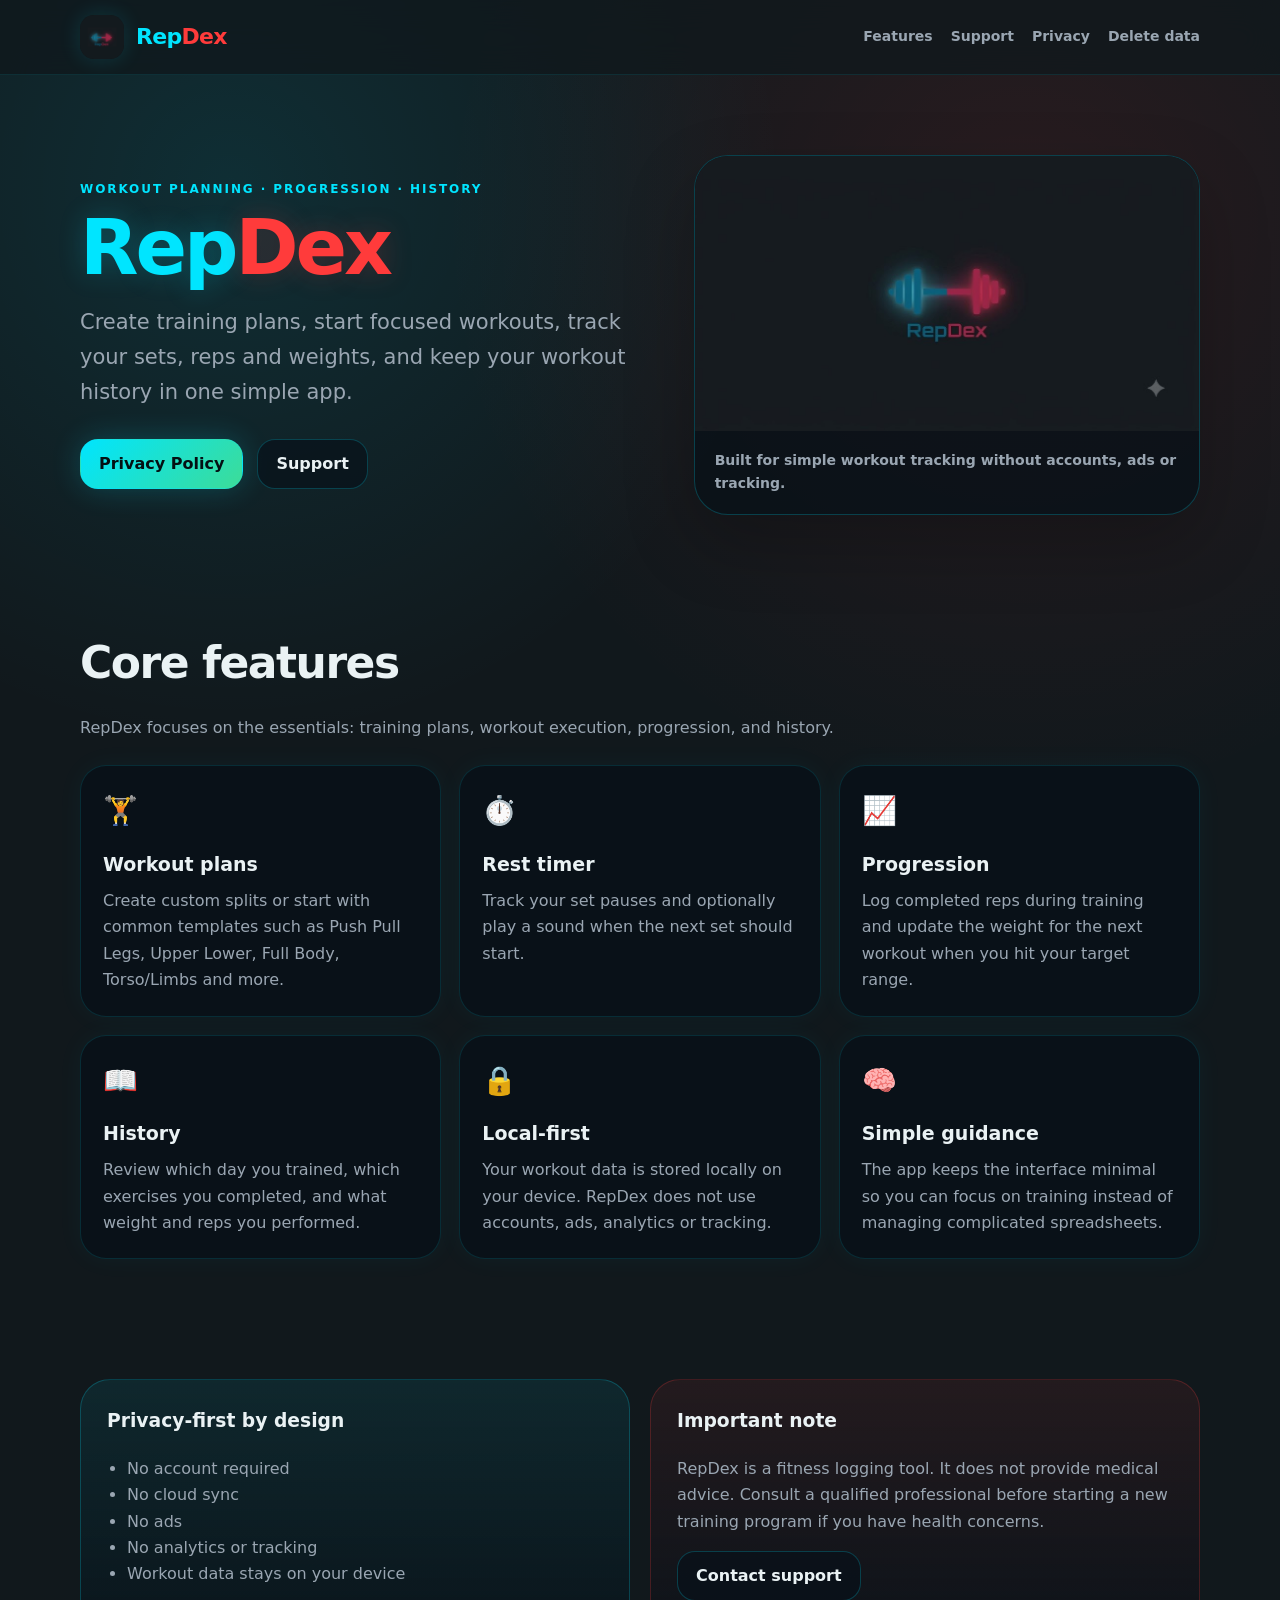
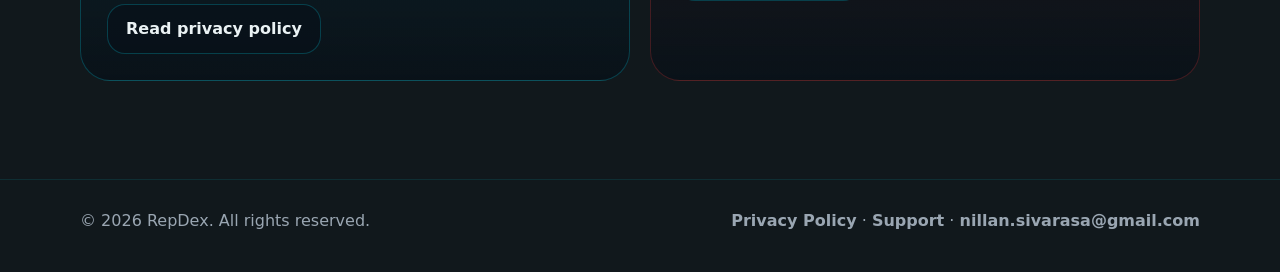
==== docs/index.html @ 3726bc76 "Add RepDex website and privacy policy" ====
<!doctype html>
<html lang="en">
<head>
  <meta charset="utf-8">
  <meta name="viewport" content="width=device-width, initial-scale=1">
  <title>RepDex — Workout planning and progression tracking</title>
  <meta name="description" content="RepDex helps you plan workouts, track sets, reps and weights, manage rest timers, and review your training history.">
  <meta property="og:title" content="RepDex">
  <meta property="og:description" content="A simple workout planner and progression tracker.">
  <meta property="og:image" content="assets/repdex-og.jpg">
  <link rel="icon" href="favicon.png">
  <link rel="stylesheet" href="styles.css">
</head>
<body>
<header class="site-header">
  <div class="container header-inner">
    <a class="brand" href="index.html" aria-label="RepDex home">
      <img src="assets/icon-192.png" alt="RepDex icon">
      <span><span>Rep</span><span>Dex</span></span>
    </a>
    <nav aria-label="Main navigation">
      <a href="index.html#features">Features</a>
      <a href="support.html">Support</a>
      <a href="privacy.html">Privacy</a>
      <a href="data-deletion.html">Delete data</a>
    </nav>
  </div>
</header>
<main>
  <section class="hero">
    <div class="container hero-grid">
      <div>
        <div class="kicker">Workout planning · Progression · History</div>
        <h1><span class="blue">Rep</span><span class="red">Dex</span></h1>
        <p class="lead">Create training plans, start focused workouts, track your sets, reps and weights, and keep your workout history in one simple app.</p>
        <div class="cta-row">
          <a class="btn primary" href="privacy.html">Privacy Policy</a>
          <a class="btn secondary" href="support.html">Support</a>
        </div>
      </div>
      <div class="hero-card">
        <img src="assets/repdex-og.jpg" alt="RepDex logo">
        <div class="hero-card-caption">Built for simple workout tracking without accounts, ads or tracking.</div>
      </div>
    </div>
  </section>

  <section class="section" id="features">
    <div class="container">
      <h2>Core features</h2>
      <p>RepDex focuses on the essentials: training plans, workout execution, progression, and history.</p>
      <div class="cards">
        <div class="card"><div class="icon">🏋️</div><h3>Workout plans</h3><p>Create custom splits or start with common templates such as Push Pull Legs, Upper Lower, Full Body, Torso/Limbs and more.</p></div>
        <div class="card"><div class="icon">⏱️</div><h3>Rest timer</h3><p>Track your set pauses and optionally play a sound when the next set should start.</p></div>
        <div class="card"><div class="icon">📈</div><h3>Progression</h3><p>Log completed reps during training and update the weight for the next workout when you hit your target range.</p></div>
        <div class="card"><div class="icon">📖</div><h3>History</h3><p>Review which day you trained, which exercises you completed, and what weight and reps you performed.</p></div>
        <div class="card"><div class="icon">🔒</div><h3>Local-first</h3><p>Your workout data is stored locally on your device. RepDex does not use accounts, ads, analytics or tracking.</p></div>
        <div class="card"><div class="icon">🧠</div><h3>Simple guidance</h3><p>The app keeps the interface minimal so you can focus on training instead of managing complicated spreadsheets.</p></div>
      </div>
    </div>
  </section>

  <section class="section">
    <div class="container split">
      <div class="panel">
        <h3>Privacy-first by design</h3>
        <ul>
          <li>No account required</li>
          <li>No cloud sync</li>
          <li>No ads</li>
          <li>No analytics or tracking</li>
          <li>Workout data stays on your device</li>
        </ul>
        <a class="btn secondary" href="privacy.html">Read privacy policy</a>
      </div>
      <div class="panel red">
        <h3>Important note</h3>
        <p class="muted">RepDex is a fitness logging tool. It does not provide medical advice. Consult a qualified professional before starting a new training program if you have health concerns.</p>
        <a class="btn secondary" href="support.html">Contact support</a>
      </div>
    </div>
  </section>
</main>
<footer>
  <div class="container footer-inner">
    <div>© 2026 RepDex. All rights reserved.</div>
    <div>
      <a href="privacy.html">Privacy Policy</a> ·
      <a href="support.html">Support</a> ·
      <a href="mailto:nillan.sivarasa@gmail.com">nillan.sivarasa@gmail.com</a>
    </div>
  </div>
</footer>
</body>
</html>
---- docs/styles.css ----
:root {
  --bg: #11181c;
  --panel: #071018;
  --panel-2: #0b151d;
  --text: #eaf2f4;
  --muted: #9aa6b2;
  --cyan: #00e5ff;
  --cyan-soft: #7dd3fc;
  --red: #ff3b3b;
  --border: rgba(0, 229, 255, 0.22);
  --shadow: rgba(0, 229, 255, 0.16);
}

* { box-sizing: border-box; }

html { scroll-behavior: smooth; }

body {
  margin: 0;
  font-family: Inter, ui-sans-serif, system-ui, -apple-system, BlinkMacSystemFont, "Segoe UI", sans-serif;
  background:
    radial-gradient(circle at 18% 10%, rgba(0, 229, 255, 0.11), transparent 28%),
    radial-gradient(circle at 80% 12%, rgba(255, 59, 59, 0.10), transparent 30%),
    var(--bg);
  color: var(--text);
  line-height: 1.65;
}

body.light-page {
  background: #f8fafc;
  color: #111827;
}

body.light-page header.site-header {
  background: rgba(248, 250, 252, 0.88);
  border-bottom: 1px solid #e5e7eb;
}

body.light-page nav a { color: #334155; }
body.light-page nav a:hover { color: #0891b2; }
body.light-page .legal-card { background: #ffffff; border-color: #e5e7eb; box-shadow: 0 12px 32px rgba(15, 23, 42, 0.07); }
body.light-page .muted { color: #64748b; }
body.light-page footer { border-top-color: #e5e7eb; color: #64748b; }

.container { width: min(1120px, calc(100% - 40px)); margin: 0 auto; }
.narrow { width: min(850px, calc(100% - 40px)); margin: 0 auto; }

header.site-header {
  position: sticky;
  top: 0;
  z-index: 10;
  backdrop-filter: blur(16px);
  background: rgba(17, 24, 28, 0.76);
  border-bottom: 1px solid rgba(0, 229, 255, 0.10);
}

.header-inner {
  display: flex;
  align-items: center;
  justify-content: space-between;
  min-height: 74px;
  gap: 24px;
}

.brand {
  display: flex;
  align-items: center;
  gap: 12px;
  text-decoration: none;
  color: var(--text);
  font-weight: 900;
  font-size: 22px;
  letter-spacing: -0.7px;
}

.brand img { width: 44px; height: 44px; border-radius: 14px; box-shadow: 0 0 22px rgba(0,229,255,.14); }
.brand span span:first-child { color: var(--cyan); }
.brand span span:last-child { color: var(--red); }

nav { display: flex; align-items: center; gap: 18px; flex-wrap: wrap; justify-content: flex-end; }
nav a { color: var(--muted); text-decoration: none; font-weight: 750; font-size: 14px; }
nav a:hover { color: var(--cyan); }

.hero { padding: 80px 0 64px; }
.hero-grid { display: grid; grid-template-columns: 1.05fr 0.95fr; gap: 54px; align-items: center; }
.kicker { color: var(--cyan); font-weight: 900; letter-spacing: 0.16em; text-transform: uppercase; font-size: 12px; }
h1 { margin: 12px 0 18px; font-size: clamp(42px, 7vw, 76px); line-height: 0.95; letter-spacing: -3px; }
h1 .blue { color: var(--cyan); text-shadow: 0 0 28px rgba(0,229,255,.22); }
h1 .red { color: var(--red); text-shadow: 0 0 28px rgba(255,59,59,.22); }
.lead { color: var(--muted); font-size: clamp(17px, 2vw, 21px); max-width: 680px; }

.cta-row { display: flex; flex-wrap: wrap; gap: 14px; margin-top: 30px; }
.btn { display: inline-flex; align-items: center; justify-content: center; gap: 8px; min-height: 50px; padding: 0 18px; border-radius: 18px; font-weight: 900; text-decoration: none; border: 1px solid var(--border); }
.btn.primary { background: linear-gradient(135deg, var(--cyan), #3ddc97); color: #041013; box-shadow: 0 0 30px rgba(0,229,255,.20); }
.btn.secondary { color: var(--text); background: rgba(8,17,26,.68); }

.hero-card { border: 1px solid var(--border); border-radius: 34px; overflow: hidden; background: rgba(7,16,24,.7); box-shadow: 0 28px 70px rgba(0,0,0,.22); }
.hero-card img { width: 100%; display: block; }
.hero-card-caption { padding: 18px 20px; color: var(--muted); font-weight: 650; font-size: 14px; }

.section { padding: 48px 0; }
.section h2 { font-size: clamp(30px, 4vw, 44px); margin: 0 0 14px; letter-spacing: -1.5px; }
.section > .container > p, .section > .narrow > p { color: var(--muted); max-width: 760px; }

.cards { display: grid; grid-template-columns: repeat(3, 1fr); gap: 18px; margin-top: 24px; }
.card { background: rgba(7,16,24,.74); border: 1px solid rgba(0,229,255,.13); border-radius: 26px; padding: 22px; box-shadow: 0 0 28px rgba(0,229,255,.045); }
.card .icon { font-size: 28px; margin-bottom: 14px; }
.card h3 { margin: 0 0 8px; font-size: 19px; }
.card p { margin: 0; color: var(--muted); }

.split { display: grid; grid-template-columns: 1fr 1fr; gap: 20px; margin-top: 24px; }
.panel { background: linear-gradient(180deg, rgba(0,229,255,.08), rgba(7,16,24,.72)); border: 1px solid var(--border); border-radius: 30px; padding: 26px; }
.panel.red { background: linear-gradient(180deg, rgba(255,59,59,.08), rgba(7,16,24,.72)); border-color: rgba(255,59,59,.22); }
.panel h3 { margin-top: 0; }
.panel ul { padding-left: 20px; color: var(--muted); }

.legal-card { margin: 36px 0; padding: 28px; border-radius: 26px; background: rgba(7,16,24,.74); border: 1px solid rgba(0,229,255,.14); }
.legal-card h1 { font-size: clamp(34px, 5vw, 52px); line-height: 1; margin-top: 0; }
.legal-card h2 { margin-top: 34px; font-size: 24px; }
.legal-card a { color: #0284c7; font-weight: 800; }
.muted { color: var(--muted); }

.notice { border-left: 4px solid var(--cyan); padding: 14px 16px; background: rgba(0,229,255,.08); border-radius: 14px; }

footer { margin-top: 50px; border-top: 1px solid rgba(0,229,255,.10); padding: 28px 0 38px; color: var(--muted); }
footer .footer-inner { display: flex; justify-content: space-between; align-items: center; gap: 16px; flex-wrap: wrap; }
footer a { color: inherit; text-decoration: none; font-weight: 800; }
footer a:hover { color: var(--cyan); }

@media (max-width: 820px) {
  .header-inner { flex-direction: column; align-items: flex-start; padding: 16px 0; }
  nav { justify-content: flex-start; gap: 12px; }
  .hero { padding-top: 44px; }
  .hero-grid, .split { grid-template-columns: 1fr; }
  .cards { grid-template-columns: 1fr; }
  h1 { letter-spacing: -1.8px; }
}
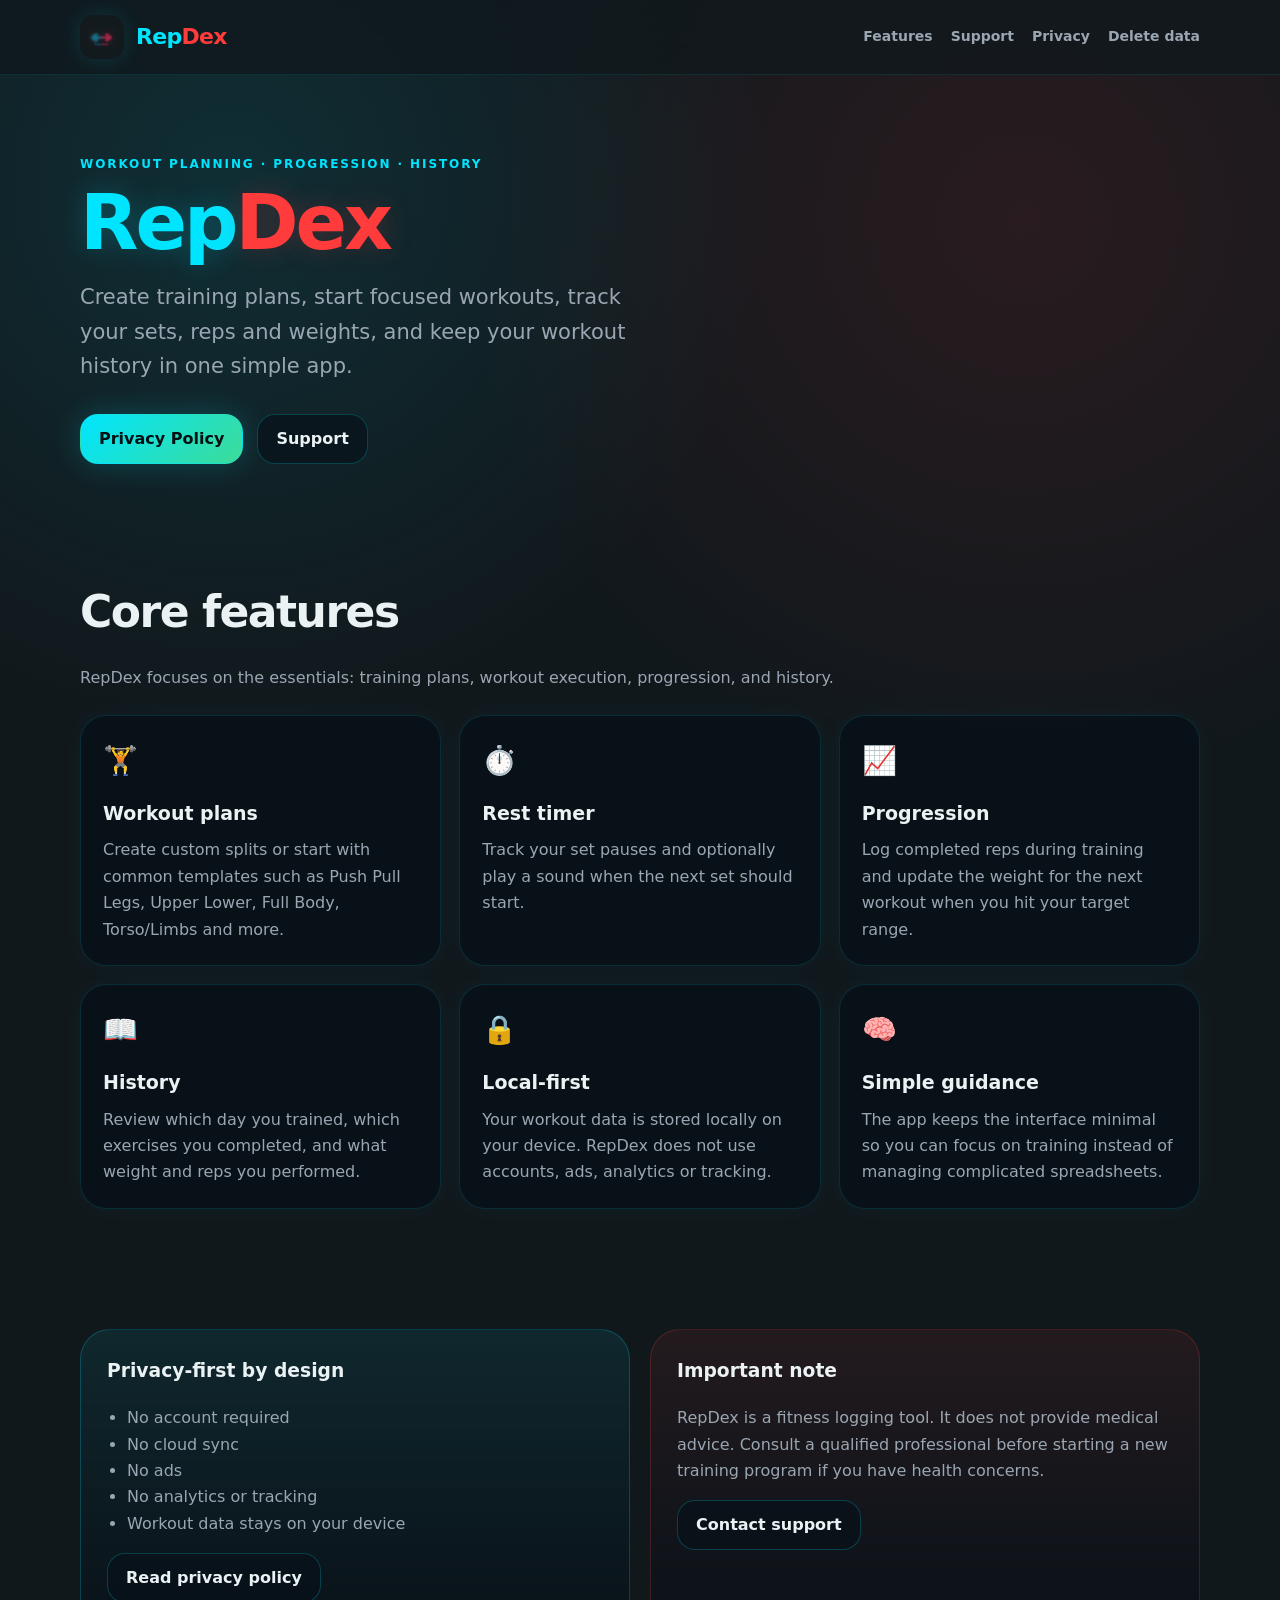
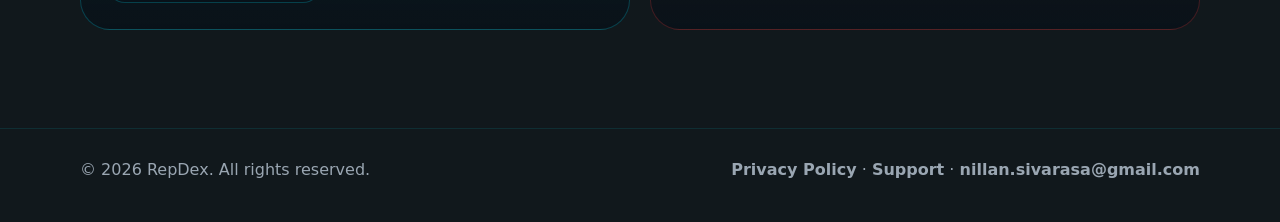
==== commit d35a71fa: "Update index.html" ====
--- a/docs/index.html
+++ b/docs/index.html
@@ -37,10 +37,6 @@
           <a class="btn primary" href="privacy.html">Privacy Policy</a>
           <a class="btn secondary" href="support.html">Support</a>
         </div>
-      </div>
-      <div class="hero-card">
-        <img src="assets/repdex-og.jpg" alt="RepDex logo">
-        <div class="hero-card-caption">Built for simple workout tracking without accounts, ads or tracking.</div>
       </div>
     </div>
   </section>
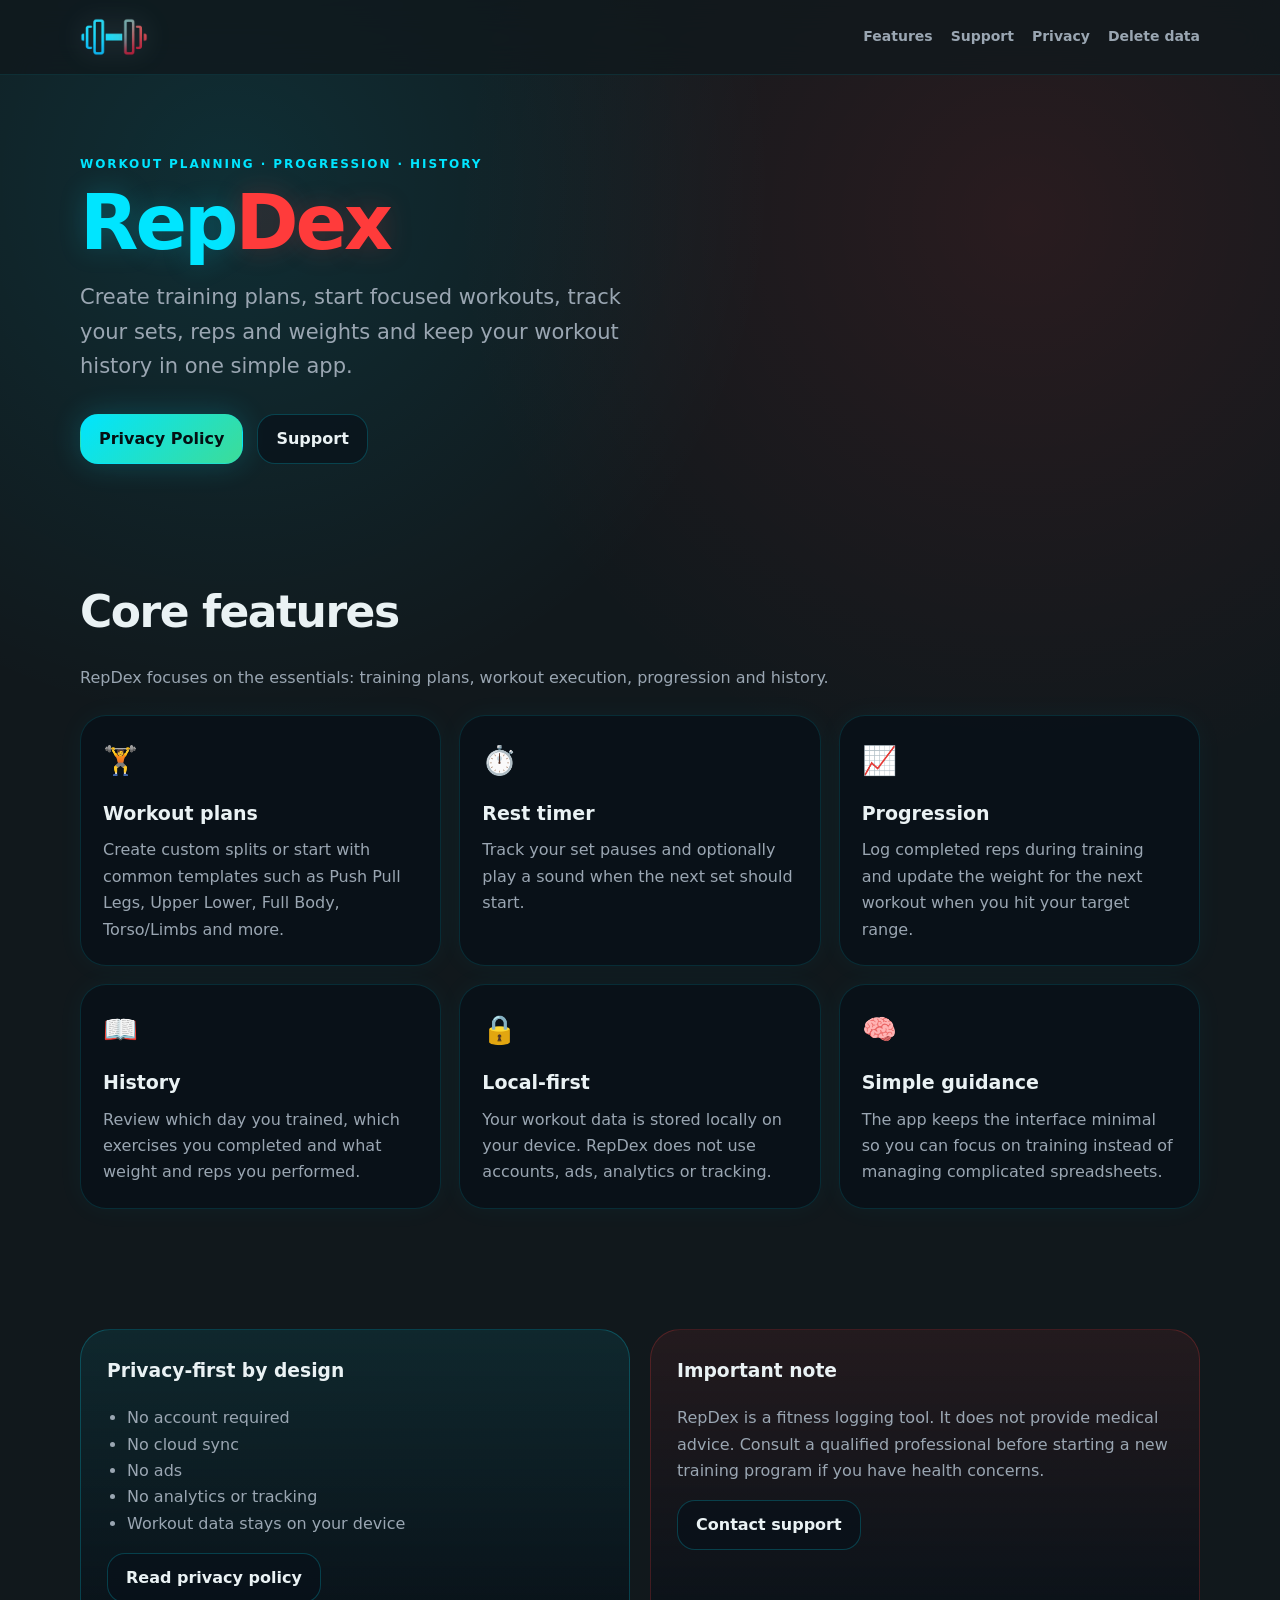
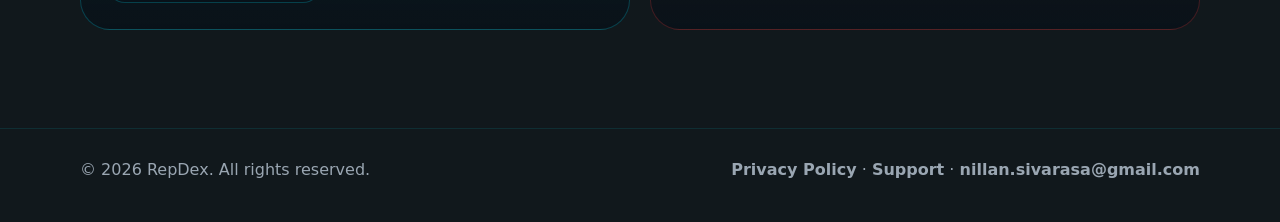
==== commit 45708232: "Update website" ====
--- a/docs/index.html
+++ b/docs/index.html
@@ -4,19 +4,18 @@
   <meta charset="utf-8">
   <meta name="viewport" content="width=device-width, initial-scale=1">
   <title>RepDex — Workout planning and progression tracking</title>
-  <meta name="description" content="RepDex helps you plan workouts, track sets, reps and weights, manage rest timers, and review your training history.">
+  <meta name="description" content="RepDex helps you plan workouts, track sets, reps and weights, manage rest timers and review your training history.">
   <meta property="og:title" content="RepDex">
   <meta property="og:description" content="A simple workout planner and progression tracker.">
   <meta property="og:image" content="assets/repdex-og.jpg">
-  <link rel="icon" href="favicon.png">
+  <link rel="icon" type="image/png" href="favicon.png">
   <link rel="stylesheet" href="styles.css">
 </head>
 <body>
 <header class="site-header">
   <div class="container header-inner">
     <a class="brand" href="index.html" aria-label="RepDex home">
-      <img src="assets/icon-192.png" alt="RepDex icon">
-      <span><span>Rep</span><span>Dex</span></span>
+      <img src="assets/repdex-mark.png" alt="RepDex logo">
     </a>
     <nav aria-label="Main navigation">
       <a href="index.html#features">Features</a>
@@ -32,7 +31,7 @@
       <div>
         <div class="kicker">Workout planning · Progression · History</div>
         <h1><span class="blue">Rep</span><span class="red">Dex</span></h1>
-        <p class="lead">Create training plans, start focused workouts, track your sets, reps and weights, and keep your workout history in one simple app.</p>
+        <p class="lead">Create training plans, start focused workouts, track your sets, reps and weights and keep your workout history in one simple app.</p>
         <div class="cta-row">
           <a class="btn primary" href="privacy.html">Privacy Policy</a>
           <a class="btn secondary" href="support.html">Support</a>
@@ -44,12 +43,12 @@
   <section class="section" id="features">
     <div class="container">
       <h2>Core features</h2>
-      <p>RepDex focuses on the essentials: training plans, workout execution, progression, and history.</p>
+      <p>RepDex focuses on the essentials: training plans, workout execution, progression and history.</p>
       <div class="cards">
         <div class="card"><div class="icon">🏋️</div><h3>Workout plans</h3><p>Create custom splits or start with common templates such as Push Pull Legs, Upper Lower, Full Body, Torso/Limbs and more.</p></div>
         <div class="card"><div class="icon">⏱️</div><h3>Rest timer</h3><p>Track your set pauses and optionally play a sound when the next set should start.</p></div>
         <div class="card"><div class="icon">📈</div><h3>Progression</h3><p>Log completed reps during training and update the weight for the next workout when you hit your target range.</p></div>
-        <div class="card"><div class="icon">📖</div><h3>History</h3><p>Review which day you trained, which exercises you completed, and what weight and reps you performed.</p></div>
+        <div class="card"><div class="icon">📖</div><h3>History</h3><p>Review which day you trained, which exercises you completed and what weight and reps you performed.</p></div>
         <div class="card"><div class="icon">🔒</div><h3>Local-first</h3><p>Your workout data is stored locally on your device. RepDex does not use accounts, ads, analytics or tracking.</p></div>
         <div class="card"><div class="icon">🧠</div><h3>Simple guidance</h3><p>The app keeps the interface minimal so you can focus on training instead of managing complicated spreadsheets.</p></div>
       </div>
--- a/docs/styles.css
+++ b/docs/styles.css
@@ -26,21 +26,8 @@
   line-height: 1.65;
 }
 
-body.light-page {
-  background: #f8fafc;
-  color: #111827;
-}
 
-body.light-page header.site-header {
-  background: rgba(248, 250, 252, 0.88);
-  border-bottom: 1px solid #e5e7eb;
-}
 
-body.light-page nav a { color: #334155; }
-body.light-page nav a:hover { color: #0891b2; }
-body.light-page .legal-card { background: #ffffff; border-color: #e5e7eb; box-shadow: 0 12px 32px rgba(15, 23, 42, 0.07); }
-body.light-page .muted { color: #64748b; }
-body.light-page footer { border-top-color: #e5e7eb; color: #64748b; }
 
 .container { width: min(1120px, calc(100% - 40px)); margin: 0 auto; }
 .narrow { width: min(850px, calc(100% - 40px)); margin: 0 auto; }
@@ -73,7 +60,7 @@
   letter-spacing: -0.7px;
 }
 
-.brand img { width: 44px; height: 44px; border-radius: 14px; box-shadow: 0 0 22px rgba(0,229,255,.14); }
+.brand img { width: 68px; height: auto; display: block; border-radius: 0; box-shadow: none; background: transparent; filter: drop-shadow(0 0 14px rgba(0,229,255,.22)) drop-shadow(0 0 14px rgba(255,59,59,.16)); }
 .brand span span:first-child { color: var(--cyan); }
 .brand span span:last-child { color: var(--red); }
 
@@ -117,7 +104,7 @@
 .legal-card { margin: 36px 0; padding: 28px; border-radius: 26px; background: rgba(7,16,24,.74); border: 1px solid rgba(0,229,255,.14); }
 .legal-card h1 { font-size: clamp(34px, 5vw, 52px); line-height: 1; margin-top: 0; }
 .legal-card h2 { margin-top: 34px; font-size: 24px; }
-.legal-card a { color: #0284c7; font-weight: 800; }
+.legal-card a { color: var(--cyan-soft); font-weight: 800; }
 .muted { color: var(--muted); }
 
 .notice { border-left: 4px solid var(--cyan); padding: 14px 16px; background: rgba(0,229,255,.08); border-radius: 14px; }
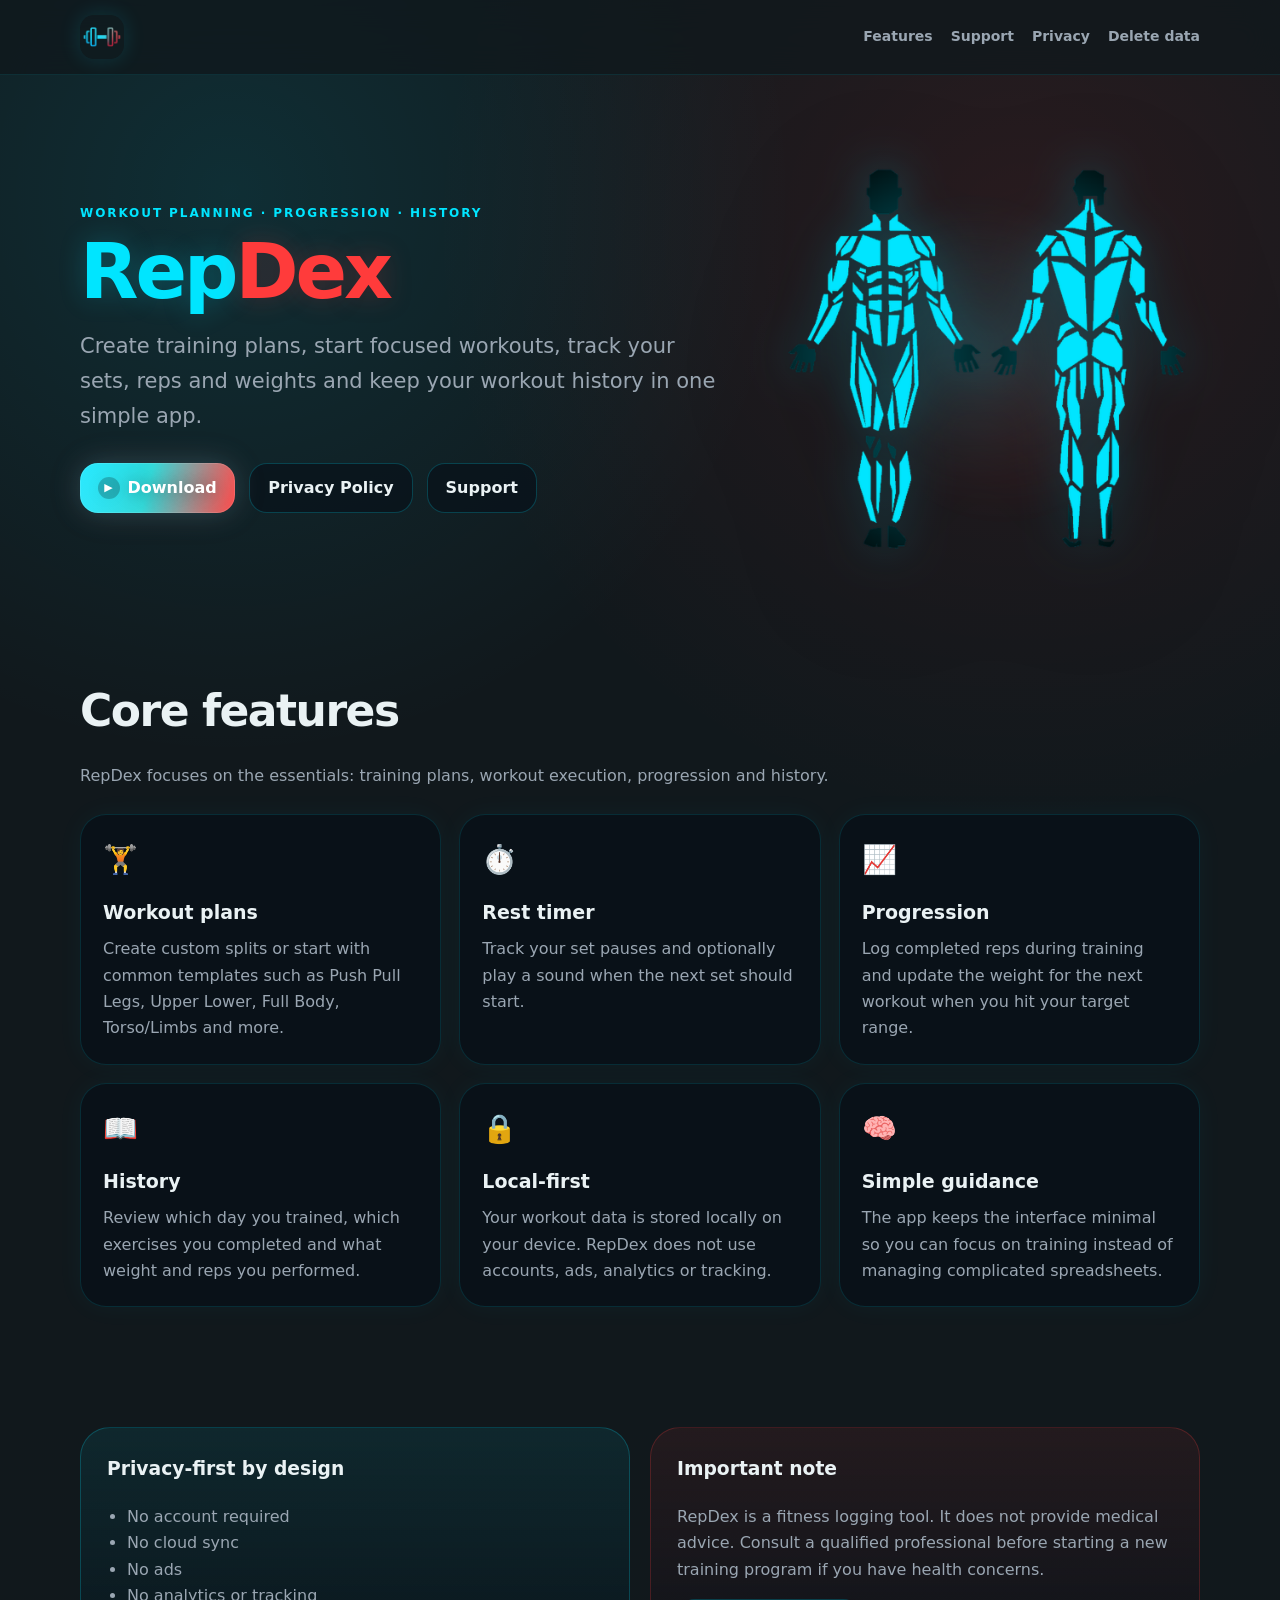
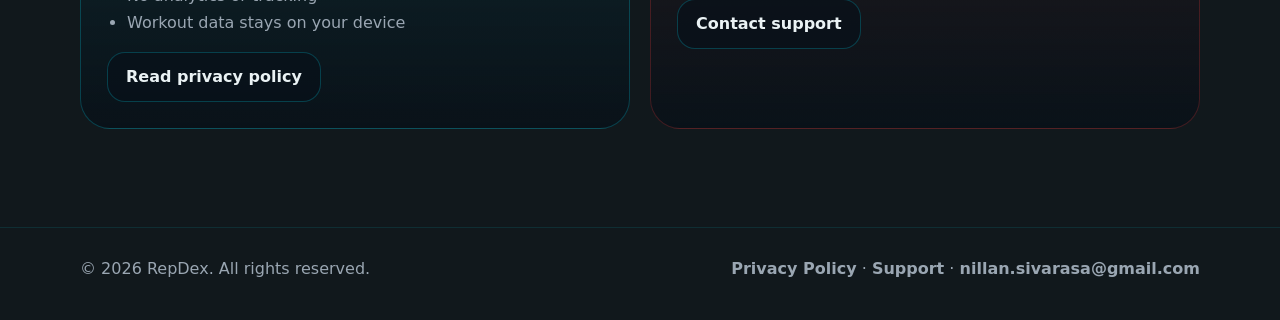
==== commit 8130b170: "Add Body Map and Download Button" ====
--- a/docs/index.html
+++ b/docs/index.html
@@ -8,14 +8,14 @@
   <meta property="og:title" content="RepDex">
   <meta property="og:description" content="A simple workout planner and progression tracker.">
   <meta property="og:image" content="assets/repdex-og.jpg">
-  <link rel="icon" type="image/png" href="favicon.png">
+  <link rel="icon" href="favicon.png">
   <link rel="stylesheet" href="styles.css">
 </head>
 <body>
 <header class="site-header">
   <div class="container header-inner">
     <a class="brand" href="index.html" aria-label="RepDex home">
-      <img src="assets/repdex-mark.png" alt="RepDex logo">
+      <img src="assets/icon-192.png" alt="RepDex icon">
     </a>
     <nav aria-label="Main navigation">
       <a href="index.html#features">Features</a>
@@ -33,9 +33,16 @@
         <h1><span class="blue">Rep</span><span class="red">Dex</span></h1>
         <p class="lead">Create training plans, start focused workouts, track your sets, reps and weights and keep your workout history in one simple app.</p>
         <div class="cta-row">
-          <a class="btn primary" href="privacy.html">Privacy Policy</a>
+          <a class="btn primary download-btn" href="https://play.google.com/store/apps/details?id=com.repdex.app" target="_blank" rel="noopener" aria-label="Download RepDex from Google Play">
+            <span class="download-icon" aria-hidden="true">▶</span>
+            <span>Download</span>
+          </a>
+          <a class="btn secondary" href="privacy.html">Privacy Policy</a>
           <a class="btn secondary" href="support.html">Support</a>
         </div>
+      </div>
+      <div class="hero-visual">
+        <img class="hero-body-map" src="assets/app-body-map.png" alt="RepDex body map preview">
       </div>
     </div>
   </section>
--- a/docs/styles.css
+++ b/docs/styles.css
@@ -60,7 +60,7 @@
   letter-spacing: -0.7px;
 }
 
-.brand img { width: 68px; height: auto; display: block; border-radius: 0; box-shadow: none; background: transparent; filter: drop-shadow(0 0 14px rgba(0,229,255,.22)) drop-shadow(0 0 14px rgba(255,59,59,.16)); }
+.brand img { width: 44px; height: 44px; border-radius: 14px; box-shadow: 0 0 22px rgba(0,229,255,.14); }
 .brand span span:first-child { color: var(--cyan); }
 .brand span span:last-child { color: var(--red); }
 
@@ -69,16 +69,105 @@
 nav a:hover { color: var(--cyan); }
 
 .hero { padding: 80px 0 64px; }
-.hero-grid { display: grid; grid-template-columns: 1.05fr 0.95fr; gap: 54px; align-items: center; }
+.hero-grid { display: grid; grid-template-columns: minmax(0, 1.08fr) minmax(280px, 0.72fr); gap: clamp(28px, 5vw, 54px); align-items: center; }
 .kicker { color: var(--cyan); font-weight: 900; letter-spacing: 0.16em; text-transform: uppercase; font-size: 12px; }
 h1 { margin: 12px 0 18px; font-size: clamp(42px, 7vw, 76px); line-height: 0.95; letter-spacing: -3px; }
 h1 .blue { color: var(--cyan); text-shadow: 0 0 28px rgba(0,229,255,.22); }
 h1 .red { color: var(--red); text-shadow: 0 0 28px rgba(255,59,59,.22); }
 .lead { color: var(--muted); font-size: clamp(17px, 2vw, 21px); max-width: 680px; }
 
+.hero-visual {
+  position: relative;
+  display: flex;
+  align-items: center;
+  justify-content: center;
+  min-height: 360px;
+  max-height: 520px;
+  overflow: visible;
+}
+
+.hero-visual::before {
+  content: "";
+  position: absolute;
+  width: min(72%, 360px);
+  aspect-ratio: 1;
+  border-radius: 999px;
+  background:
+    radial-gradient(circle at 42% 44%, rgba(0, 229, 255, 0.17), transparent 58%),
+    radial-gradient(circle at 64% 56%, rgba(255, 59, 59, 0.11), transparent 62%);
+  filter: blur(18px);
+  opacity: 0.95;
+}
+
+.hero-body-map {
+  position: relative;
+  z-index: 1;
+  width: clamp(280px, 34vw, 430px);
+  max-width: 100%;
+  max-height: min(58vh, 480px);
+  height: auto;
+  object-fit: contain;
+  display: block;
+  filter:
+    drop-shadow(0 0 22px rgba(0, 229, 255, 0.25))
+    drop-shadow(0 28px 60px rgba(0, 0, 0, 0.35));
+}
+
 .cta-row { display: flex; flex-wrap: wrap; gap: 14px; margin-top: 30px; }
-.btn { display: inline-flex; align-items: center; justify-content: center; gap: 8px; min-height: 50px; padding: 0 18px; border-radius: 18px; font-weight: 900; text-decoration: none; border: 1px solid var(--border); }
+.btn {
+  display: inline-flex;
+  align-items: center;
+  justify-content: center;
+  gap: 8px;
+  min-height: 50px;
+  padding: 0 18px;
+  border-radius: 18px;
+  font-weight: 900;
+  text-decoration: none;
+  border: 1px solid var(--border);
+  line-height: 1;
+  white-space: nowrap;
+}
 .btn.primary { background: linear-gradient(135deg, var(--cyan), #3ddc97); color: #041013; box-shadow: 0 0 30px rgba(0,229,255,.20); }
+.btn.download-btn {
+  position: relative;
+  overflow: hidden;
+  isolation: isolate;
+  background: linear-gradient(105deg, var(--cyan) 0%, #33d8d8 44%, var(--red) 100%);
+  color: #ffffff;
+  border: 0;
+  outline: 1px solid rgba(255, 255, 255, 0.12);
+  outline-offset: -1px;
+  text-shadow: 0 1px 16px rgba(0, 0, 0, 0.36);
+  box-shadow:
+    0 0 28px rgba(0, 229, 255, 0.18),
+    0 0 34px rgba(255, 59, 59, 0.16);
+  transform: translateZ(0);
+  background-clip: padding-box;
+}
+
+.btn.download-btn::before {
+  content: "";
+  position: absolute;
+  inset: 0;
+  border-radius: inherit;
+  background: linear-gradient(90deg, rgba(255, 255, 255, 0.16), transparent 42%, rgba(255, 255, 255, 0.08));
+  pointer-events: none;
+  z-index: -1;
+}
+
+.download-icon {
+  width: 22px;
+  height: 22px;
+  border-radius: 999px;
+  display: inline-flex;
+  align-items: center;
+  justify-content: center;
+  font-size: 11px;
+  background: rgba(0, 0, 0, 0.22);
+  color: #ffffff;
+  flex: 0 0 auto;
+}
 .btn.secondary { color: var(--text); background: rgba(8,17,26,.68); }
 
 .hero-card { border: 1px solid var(--border); border-radius: 34px; overflow: hidden; background: rgba(7,16,24,.7); box-shadow: 0 28px 70px rgba(0,0,0,.22); }
@@ -119,6 +208,9 @@
   nav { justify-content: flex-start; gap: 12px; }
   .hero { padding-top: 44px; }
   .hero-grid, .split { grid-template-columns: 1fr; }
+
+  .hero-visual { min-height: 260px; margin-top: 18px; }
+  .hero-body-map { width: min(86vw, 340px); max-height: 360px; }
   .cards { grid-template-columns: 1fr; }
   h1 { letter-spacing: -1.8px; }
 }
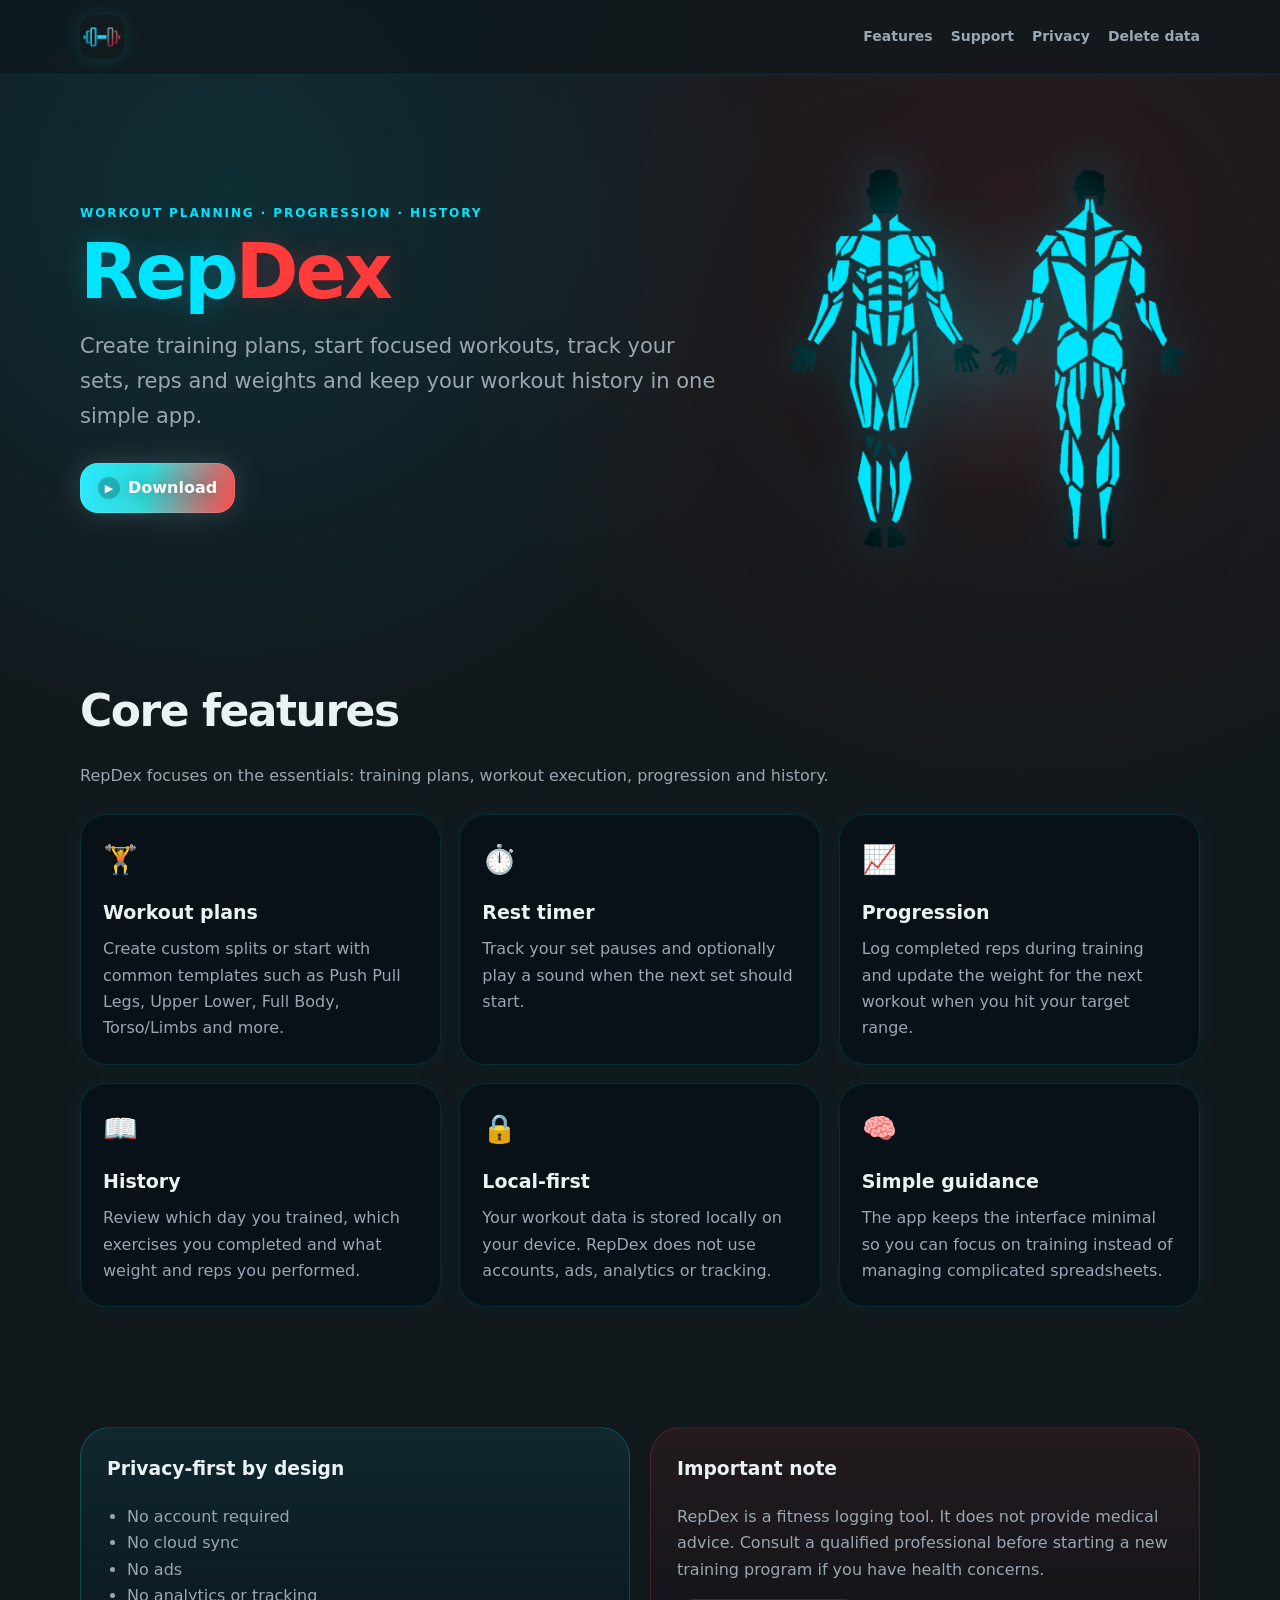
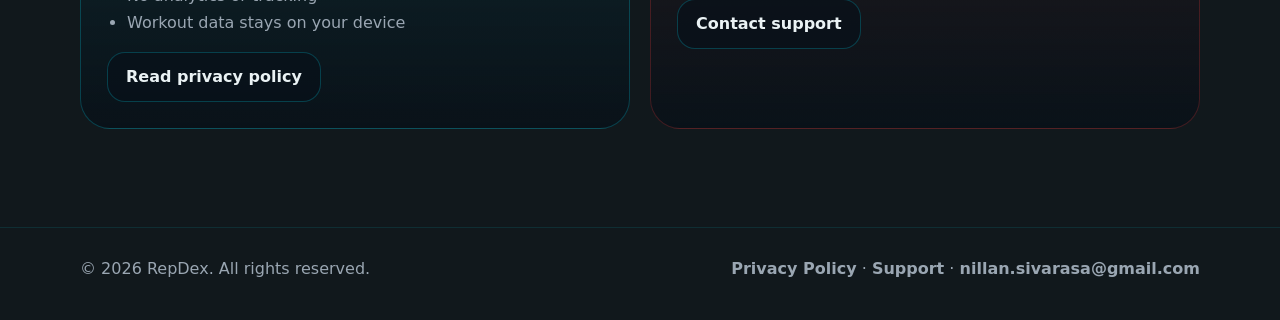
==== commit 545cf93e: "Delete unnecessary Buttons" ====
--- a/docs/index.html
+++ b/docs/index.html
@@ -3,7 +3,7 @@
 <head>
   <meta charset="utf-8">
   <meta name="viewport" content="width=device-width, initial-scale=1">
-  <title>RepDex — Workout planning and progression tracking</title>
+  <title>RepDex</title>
   <meta name="description" content="RepDex helps you plan workouts, track sets, reps and weights, manage rest timers and review your training history.">
   <meta property="og:title" content="RepDex">
   <meta property="og:description" content="A simple workout planner and progression tracker.">
@@ -37,8 +37,6 @@
             <span class="download-icon" aria-hidden="true">▶</span>
             <span>Download</span>
           </a>
-          <a class="btn secondary" href="privacy.html">Privacy Policy</a>
-          <a class="btn secondary" href="support.html">Support</a>
         </div>
       </div>
       <div class="hero-visual">
--- a/docs/styles.css
+++ b/docs/styles.css
@@ -13,6 +13,8 @@
 
 * { box-sizing: border-box; }
 
+img, svg { max-width: 100%; }
+
 html { scroll-behavior: smooth; }
 
 body {
@@ -24,6 +26,7 @@
     var(--bg);
   color: var(--text);
   line-height: 1.65;
+  overflow-x: hidden;
 }
 
 
@@ -203,14 +206,246 @@
 footer a { color: inherit; text-decoration: none; font-weight: 800; }
 footer a:hover { color: var(--cyan); }
 
-@media (max-width: 820px) {
-  .header-inner { flex-direction: column; align-items: flex-start; padding: 16px 0; }
-  nav { justify-content: flex-start; gap: 12px; }
-  .hero { padding-top: 44px; }
-  .hero-grid, .split { grid-template-columns: 1fr; }
-
-  .hero-visual { min-height: 260px; margin-top: 18px; }
-  .hero-body-map { width: min(86vw, 340px); max-height: 360px; }
-  .cards { grid-template-columns: 1fr; }
-  h1 { letter-spacing: -1.8px; }
-}
+@media (max-width: 900px) {
+  .container,
+  .narrow {
+    width: min(100% - 32px, 720px);
+  }
+
+  .header-inner {
+    min-height: 66px;
+    gap: 14px;
+  }
+
+  .brand img {
+    width: 42px;
+    height: 42px;
+  }
+
+  nav {
+    gap: 10px;
+  }
+
+  nav a {
+    font-size: 13px;
+  }
+
+  .hero {
+    padding: 46px 0 42px;
+  }
+
+  .hero-grid,
+  .split {
+    grid-template-columns: 1fr;
+  }
+
+  .hero-grid {
+    gap: 26px;
+  }
+
+  .hero-visual {
+    min-height: auto;
+    max-height: none;
+    margin-top: 6px;
+    padding: 6px 0 0;
+  }
+
+  .hero-body-map {
+    width: min(78vw, 360px);
+    max-height: 340px;
+  }
+
+  .cards {
+    grid-template-columns: 1fr;
+  }
+}
+
+@media (max-width: 640px) {
+  body {
+    background:
+      radial-gradient(circle at 12% 6%, rgba(0, 229, 255, 0.14), transparent 26%),
+      radial-gradient(circle at 88% 10%, rgba(255, 59, 59, 0.12), transparent 28%),
+      var(--bg);
+  }
+
+  .container,
+  .narrow {
+    width: calc(100% - 24px);
+  }
+
+  header.site-header {
+    position: relative;
+  }
+
+  .header-inner {
+    flex-direction: column;
+    align-items: center;
+    justify-content: center;
+    min-height: auto;
+    padding: 10px 0 12px;
+    gap: 10px;
+  }
+
+  .brand {
+    align-self: flex-start;
+  }
+
+  .brand img {
+    width: 48px;
+    height: 48px;
+  }
+
+  nav {
+    width: 100%;
+    display: grid;
+    grid-template-columns: repeat(4, minmax(0, 1fr));
+    gap: 6px;
+  }
+
+  nav a {
+    min-width: 0;
+    padding: 8px 4px;
+    border: 1px solid rgba(0, 229, 255, 0.12);
+    border-radius: 999px;
+    background: rgba(7, 16, 24, 0.68);
+    text-align: center;
+    font-size: 11px;
+    line-height: 1.1;
+    white-space: nowrap;
+    overflow: hidden;
+    text-overflow: ellipsis;
+  }
+
+  .hero {
+    padding: 30px 0 32px;
+  }
+
+  .hero-grid {
+    gap: 18px;
+  }
+
+  .hero-grid > div:first-child {
+    text-align: center;
+  }
+
+  .kicker {
+    font-size: 10px;
+    letter-spacing: 0.12em;
+  }
+
+  h1 {
+    margin: 10px 0 12px;
+    font-size: clamp(48px, 16vw, 62px);
+    letter-spacing: -2px;
+  }
+
+  .lead {
+    margin: 0 auto;
+    font-size: 16px;
+    line-height: 1.55;
+    max-width: 36rem;
+  }
+
+  .cta-row {
+    display: grid;
+    grid-template-columns: 1fr;
+    gap: 10px;
+    margin-top: 22px;
+  }
+
+  .btn {
+    width: 100%;
+    min-height: 48px;
+    border-radius: 16px;
+    padding: 0 14px;
+    font-size: 15px;
+  }
+
+  .download-icon {
+    width: 20px;
+    height: 20px;
+    font-size: 10px;
+  }
+
+  .hero-visual {
+    padding-top: 4px;
+  }
+
+  .hero-visual::before {
+    width: min(76%, 280px);
+    filter: blur(16px);
+  }
+
+  .hero-body-map {
+    width: min(82vw, 300px);
+    max-height: 300px;
+  }
+
+  .section {
+    padding: 34px 0;
+  }
+
+  .section h2 {
+    font-size: 30px;
+    letter-spacing: -1px;
+  }
+
+  .cards {
+    gap: 12px;
+    margin-top: 18px;
+  }
+
+  .card,
+  .panel,
+  .legal-card {
+    border-radius: 22px;
+    padding: 18px;
+  }
+
+  .card .icon {
+    margin-bottom: 8px;
+  }
+
+  .legal-card {
+    margin: 22px 0;
+  }
+
+  .legal-card h1 {
+    font-size: 34px;
+    letter-spacing: -1.4px;
+  }
+
+  footer {
+    margin-top: 30px;
+    padding: 22px 0 28px;
+  }
+
+  footer .footer-inner {
+    flex-direction: column;
+    align-items: flex-start;
+  }
+}
+
+@media (max-width: 380px) {
+  nav a {
+    font-size: 10px;
+    padding-inline: 3px;
+  }
+
+  h1 {
+    font-size: 46px;
+  }
+
+  .lead {
+    font-size: 15px;
+  }
+
+  .hero-body-map {
+    width: min(82vw, 260px);
+    max-height: 260px;
+  }
+
+  .btn {
+    font-size: 14px;
+  }
+}
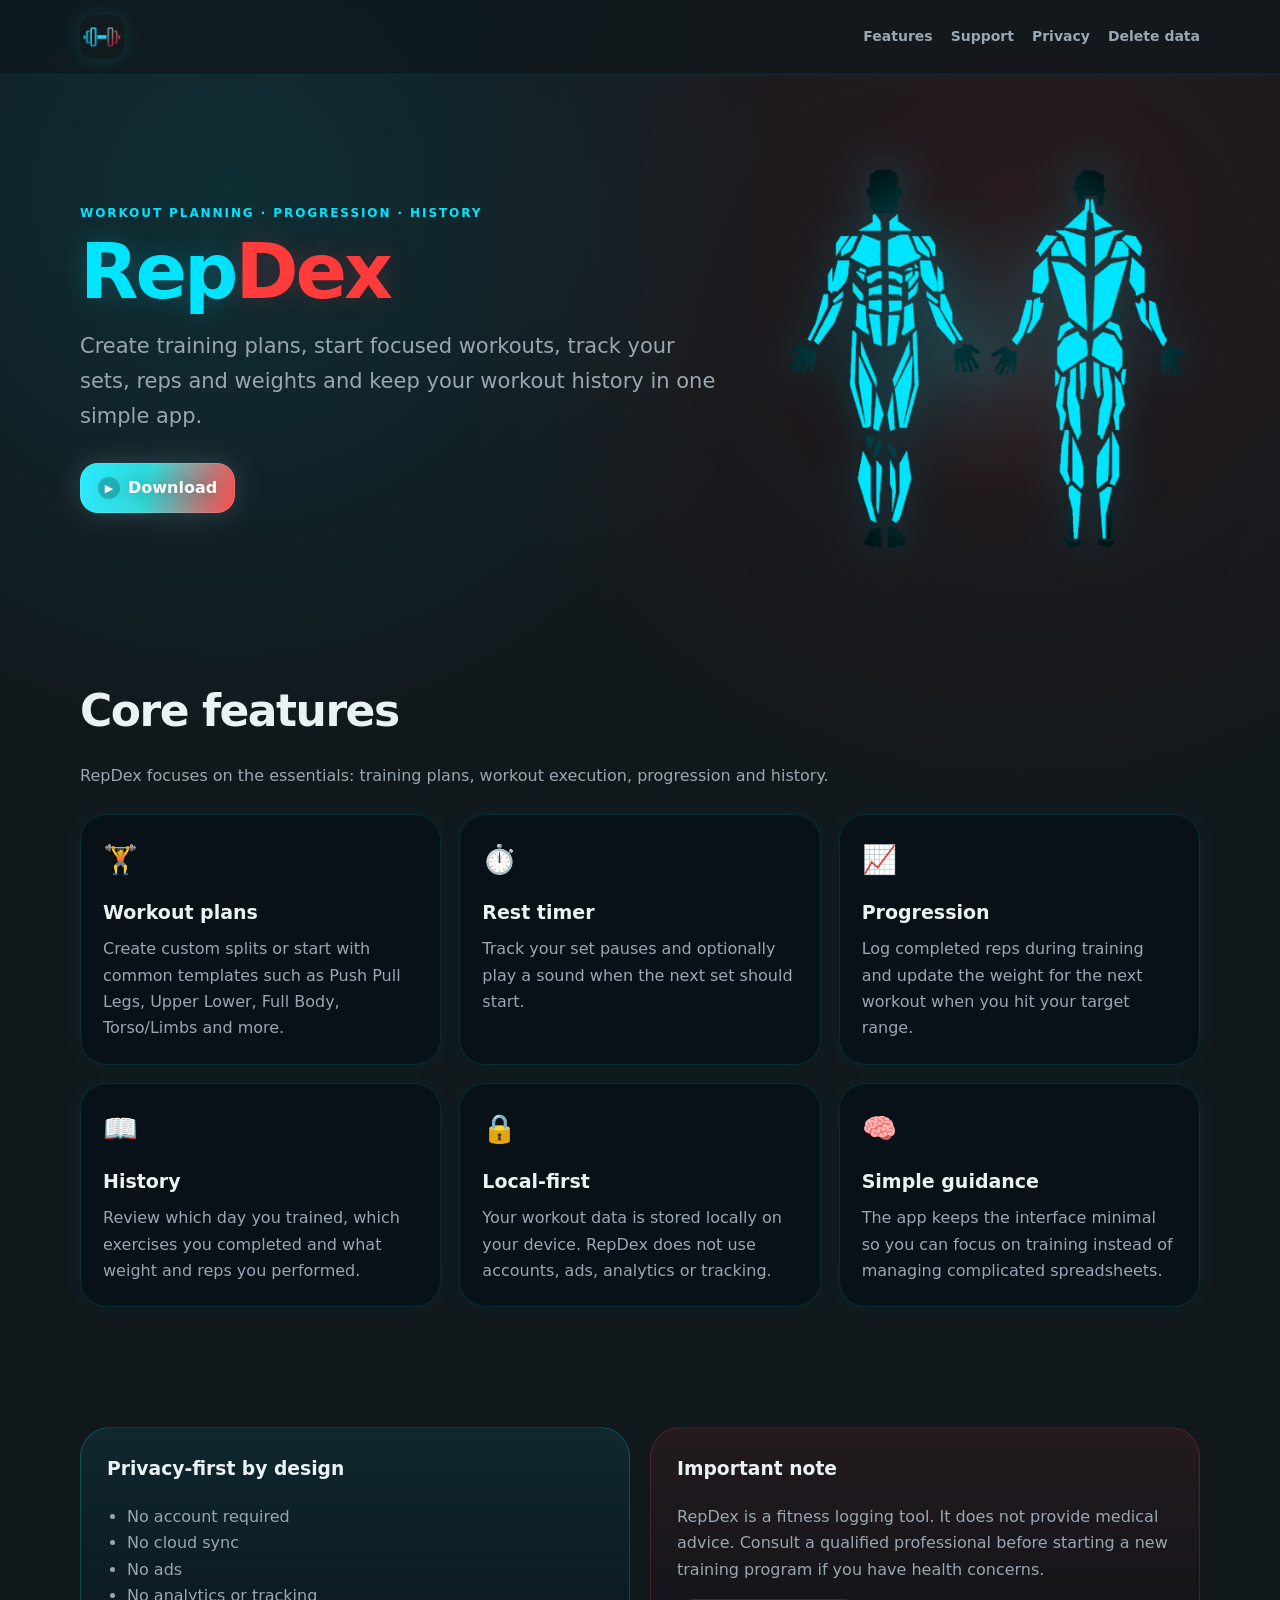
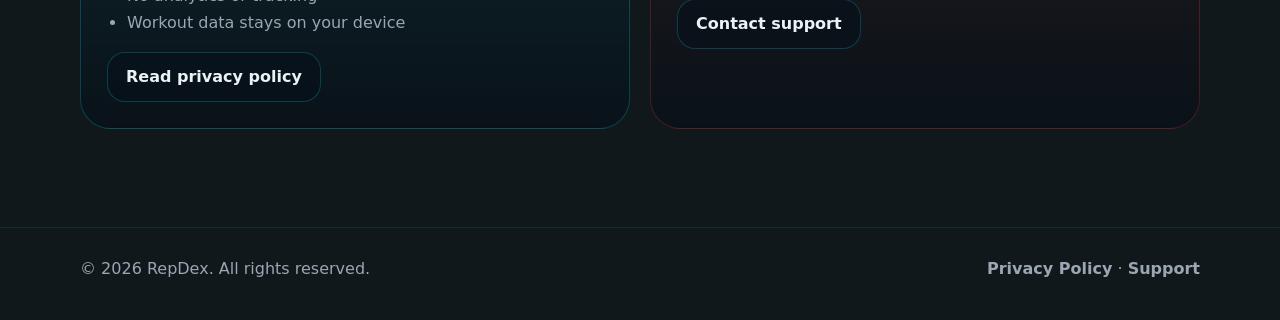
==== commit 548c7dbe: "Update Icon and add history function" ====
--- a/docs/index.html
+++ b/docs/index.html
@@ -86,8 +86,7 @@
     <div>© 2026 RepDex. All rights reserved.</div>
     <div>
       <a href="privacy.html">Privacy Policy</a> ·
-      <a href="support.html">Support</a> ·
-      <a href="mailto:nillan.sivarasa@gmail.com">nillan.sivarasa@gmail.com</a>
+      <a href="support.html">Support</a>
     </div>
   </div>
 </footer>
